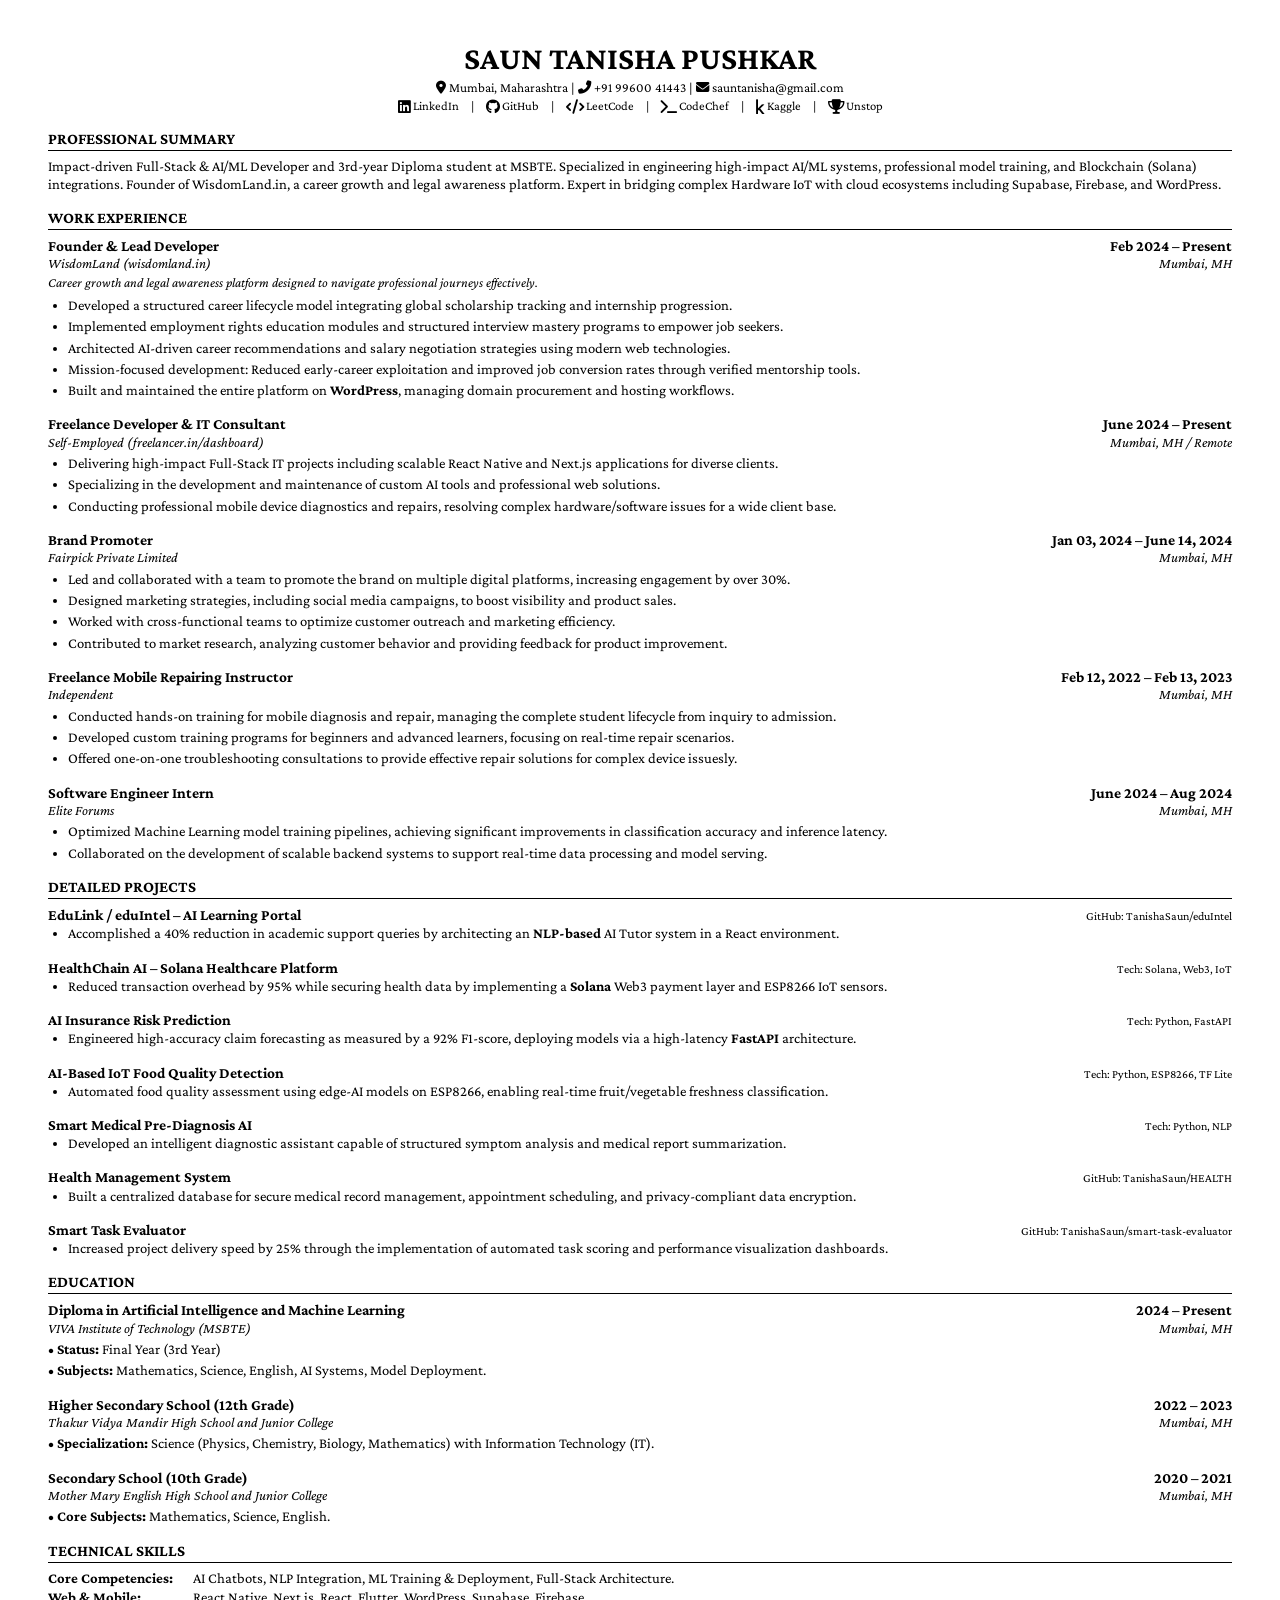
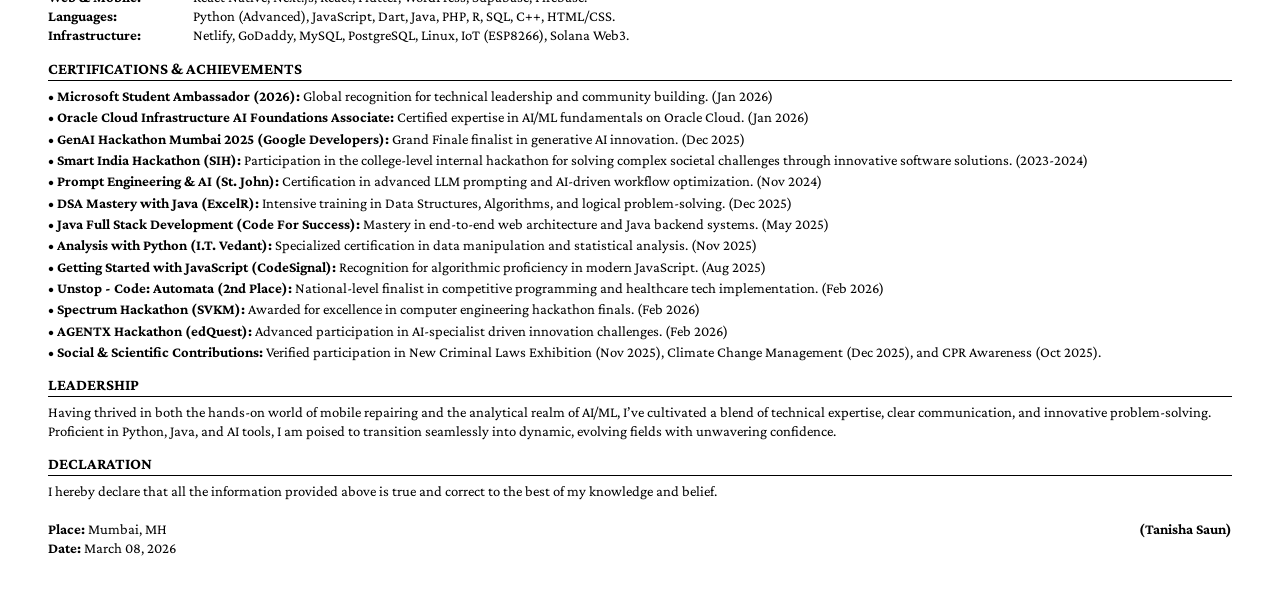
==== Tanisha_Resume.html @ 01987ed7 "Initial commit of finalized portfolio and resume" ====
<!DOCTYPE html>
<html lang="en">

<head>
    <meta charset="UTF-8">
    <meta name="viewport" content="width=device-width, initial-scale=1.0">
    <title>Resume - Saun Tanisha Pushkar</title>
    <style>
        /* Modern Serif for premium look (Times New Roman fallback for ATS) */
        @import url('https://fonts.googleapis.com/css2?family=Crimson+Pro:wght@400;600;700&display=swap');

        * {
            box-sizing: border-box;
            margin: 0;
            padding: 0;
        }

        body {
            font-family: 'Crimson Pro', 'Times New Roman', Times, serif;
            color: #000000;
            line-height: 1.25;
            background-color: #ffffff;
            font-size: 11pt;
            padding: 0.4in 0.5in;
        }

        @page {
            size: A4;
            margin: 0.4in 0.5in;
        }

        .header {
            text-align: center;
            margin-bottom: 12px;
        }

        h1 {
            font-size: 24pt;
            font-weight: 700;
            text-transform: uppercase;
            margin-bottom: 2px;
        }

        .contact-info {
            font-size: 10pt;
            margin-bottom: 2px;
        }

        .links {
            font-size: 9.5pt;
            margin-bottom: 8px;
            display: flex;
            justify-content: center;
            flex-wrap: wrap;
            gap: 12px;
        }

        .links a {
            color: #000000;
            text-decoration: underline;
        }

        section {
            margin-top: 14px;
            clear: both;
        }

        h2 {
            font-size: 12pt;
            font-weight: 700;
            text-transform: uppercase;
            border-bottom: 1px solid #000000;
            padding-bottom: 1px;
            margin-bottom: 6px;
        }

        .item {
            margin-bottom: 15px;
        }

        .item-row {
            display: flex;
            justify-content: space-between;
            align-items: baseline;
            font-weight: 700;
            font-size: 11.5pt;
        }

        .item-sub {
            display: flex;
            justify-content: space-between;
            align-items: baseline;
            font-style: italic;
            font-size: 10.5pt;
            margin-bottom: 3px;
        }

        ul {
            margin-left: 20px;
            margin-bottom: 5px;
        }

        li {
            margin-bottom: 3px;
            text-align: justify;
        }

        .skills-grid {
            display: grid;
            grid-template-columns: 140px 1fr;
            gap: 5px;
            line-height: 1.3;
        }

        .skill-cat {
            font-weight: 700;
        }

        /* Prevent awkward splitting of entries but allow sections to break */
        .item {
            page-break-inside: avoid;
        }

        .links i {
            font-size: 11pt;
            margin-right: 2px;
        }

        .links a {
            display: inline-flex;
            align-items: center;
            text-decoration: none;
            color: #000000;
        }

        .links a:hover {
            text-decoration: underline;
        }
    </style>
    <!-- Font Awesome for professional logos -->
    <!-- Font Awesome for professional logos -->
    <link rel="stylesheet" href="https://cdnjs.cloudflare.com/ajax/libs/font-awesome/6.5.1/css/all.min.css">
</head>

<body>
    <!-- Header -->
    <div class="header">
        <h1>Saun Tanisha Pushkar</h1>
        <div class="contact-info">
            <i class="fas fa-map-marker-alt"></i> Mumbai, Maharashtra |
            <i class="fas fa-phone-alt"></i> +91 99600 41443 |
            <i class="fas fa-envelope"></i> sauntanisha@gmail.com
        </div>
        <div class="links">
            <a href="https://www.linkedin.com/in/tanisha-saun-341837291/"><i class="fab fa-linkedin"></i> LinkedIn</a> |
            <a href="https://github.com/TanishaSaun"><i class="fab fa-github"></i> GitHub</a> |
            <a href="https://leetcode.com/u/TanishaSaun/"><i class="fas fa-code"></i> LeetCode</a> |
            <a href="https://www.codechef.com/users/for_cascade_18"><i class="fas fa-terminal"></i> CodeChef</a> |
            <a href="https://www.kaggle.com/tanishasaun"><i class="fab fa-kaggle"></i> Kaggle</a> |
            <a href="https://unstop.com/u/tanissau40020"><i class="fas fa-trophy"></i> Unstop</a>
        </div>
    </div>

    <!-- Summary -->
    <section>
        <h2>Professional Summary</h2>
        <p>
            Impact-driven Full-Stack & AI/ML Developer and 3rd-year Diploma student at MSBTE. Specialized in engineering
            high-impact AI/ML systems, professional model training, and Blockchain (Solana) integrations. Founder of
            WisdomLand.in, a career growth and legal awareness platform. Expert in bridging complex Hardware IoT with
            cloud ecosystems including Supabase, Firebase, and WordPress.
        </p>
    </section>

    <!-- Experience -->
    <section>
        <h2>Work Experience</h2>

        <!-- 1. WisdomLand -->
        <div class="item">
            <div class="item-row">
                <span>Founder & Lead Developer</span>
                <span>Feb 2024 – Present</span>
            </div>
            <div class="item-sub">
                <span>WisdomLand (wisdomland.in)</span>
                <span>Mumbai, MH</span>
            </div>
            <p style="font-size: 10pt; margin-bottom: 4px; font-style: italic;">Career growth and legal awareness
                platform designed to navigate professional journeys effectively.</p>
            <ul>
                <li>Developed a structured career lifecycle model integrating global scholarship tracking and internship
                    progression.</li>
                <li>Implemented employment rights education modules and structured interview mastery programs to empower
                    job seekers.</li>
                <li>Architected AI-driven career recommendations and salary negotiation strategies using modern web
                    technologies.</li>
                <li>Mission-focused development: Reduced early-career exploitation and improved job conversion rates
                    through verified mentorship tools.</li>
                <li>Built and maintained the entire platform on <b>WordPress</b>, managing domain procurement and
                    hosting
                    workflows.</li>
            </ul>
        </div>

        <!-- 2. Freelance Developer (Current) -->
        <div class="item">
            <div class="item-row">
                <span>Freelance Developer & IT Consultant</span>
                <span>June 2024 – Present</span>
            </div>
            <div class="item-sub">
                <span>Self-Employed (freelancer.in/dashboard)</span>
                <span>Mumbai, MH / Remote</span>
            </div>
            <ul>
                <li>Delivering high-impact Full-Stack IT projects including scalable React Native and Next.js
                    applications for diverse clients.</li>
                <li>Specializing in the development and maintenance of custom AI tools and professional web solutions.
                </li>
                <li>Conducting professional mobile device diagnostics and repairs, resolving complex hardware/software
                    issues for a wide client base.</li>
            </ul>
        </div>

        <!-- 3. Fairpick -->
        <div class="item">
            <div class="item-row">
                <span>Brand Promoter</span>
                <span>Jan 03, 2024 – June 14, 2024</span>
            </div>
            <div class="item-sub">
                <span>Fairpick Private Limited</span>
                <span>Mumbai, MH</span>
            </div>
            <ul>
                <li>Led and collaborated with a team to promote the brand on multiple digital platforms, increasing
                    engagement by over 30%.</li>
                <li>Designed marketing strategies, including social media campaigns, to boost visibility and product
                    sales.</li>
                <li>Worked with cross-functional teams to optimize customer outreach and marketing efficiency.</li>
                <li>Contributed to market research, analyzing customer behavior and providing feedback for product
                    improvement.</li>
            </ul>
        </div>

        <!-- 4. Mobile Repairing Instructor -->
        <div class="item">
            <div class="item-row">
                <span>Freelance Mobile Repairing Instructor</span>
                <span>Feb 12, 2022 – Feb 13, 2023</span>
            </div>
            <div class="item-sub">
                <span>Independent</span>
                <span>Mumbai, MH</span>
            </div>
            <ul>
                <li>Conducted hands-on training for mobile diagnosis and repair, managing the complete student lifecycle
                    from inquiry to admission.</li>
                <li>Developed custom training programs for beginners and advanced learners, focusing on real-time repair
                    scenarios.</li>
                <li>Offered one-on-one troubleshooting consultations to provide effective repair solutions for complex
                    device issuesly.</li>
            </ul>
        </div>

        <!-- 5. Elite Forums Internship -->
        <div class="item">
            <div class="item-row">
                <span>Software Engineer Intern</span>
                <span>June 2024 – Aug 2024</span>
            </div>
            <div class="item-sub">
                <span>Elite Forums</span>
                <span>Mumbai, MH</span>
            </div>
            <ul>
                <li>Optimized Machine Learning model training pipelines, achieving significant improvements in
                    classification accuracy and inference latency.</li>
                <li>Collaborated on the development of scalable backend systems to support real-time data processing and
                    model serving.</li>
            </ul>
        </div>
    </section>

    <!-- Project Section (XYZ Formula) -->
    <section>
        <h2>Detailed Projects</h2>

        <div class="item">
            <div class="item-row">
                <span>EduLink / eduIntel – AI Learning Portal</span>
                <span style="font-weight: 400; font-size: 9pt;">GitHub: TanishaSaun/eduIntel</span>
            </div>
            <ul>
                <li>Accomplished a 40% reduction in academic support queries by architecting an <b>NLP-based</b> AI
                    Tutor
                    system in a React environment.</li>
            </ul>
        </div>

        <div class="item">
            <div class="item-row">
                <span>HealthChain AI – Solana Healthcare Platform</span>
                <span style="font-weight: 400; font-size: 9pt;">Tech: Solana, Web3, IoT</span>
            </div>
            <ul>
                <li>Reduced transaction overhead by 95% while securing health data by implementing a <b>Solana</b> Web3
                    payment layer and ESP8266 IoT sensors.</li>
            </ul>
        </div>

        <div class="item">
            <div class="item-row">
                <span>AI Insurance Risk Prediction</span>
                <span style="font-weight: 400; font-size: 9pt;">Tech: Python, FastAPI</span>
            </div>
            <ul>
                <li>Engineered high-accuracy claim forecasting as measured by a 92% F1-score, deploying models via a
                    high-latency <b>FastAPI</b> architecture.</li>
            </ul>
        </div>

        <div class="item">
            <div class="item-row">
                <span>AI-Based IoT Food Quality Detection</span>
                <span style="font-weight: 400; font-size: 9pt;">Tech: Python, ESP8266, TF Lite</span>
            </div>
            <ul>
                <li>Automated food quality assessment using edge-AI models on ESP8266, enabling real-time
                    fruit/vegetable freshness classification.</li>
            </ul>
        </div>

        <div class="item">
            <div class="item-row">
                <span>Smart Medical Pre-Diagnosis AI</span>
                <span style="font-weight: 400; font-size: 9pt;">Tech: Python, NLP</span>
            </div>
            <ul>
                <li>Developed an intelligent diagnostic assistant capable of structured symptom analysis and medical
                    report summarization.</li>
            </ul>
        </div>

        <div class="item">
            <div class="item-row">
                <span>Health Management System</span>
                <span style="font-weight: 400; font-size: 9pt;">GitHub: TanishaSaun/HEALTH</span>
            </div>
            <ul>
                <li>Built a centralized database for secure medical record management, appointment scheduling, and
                    privacy-compliant data encryption.</li>
            </ul>
        </div>

        <div class="item">
            <div class="item-row">
                <span>Smart Task Evaluator</span>
                <span style="font-weight: 400; font-size: 9pt;">GitHub: TanishaSaun/smart-task-evaluator</span>
            </div>
            <ul>
                <li>Increased project delivery speed by 25% through the implementation of automated task scoring and
                    performance visualization dashboards.</li>
            </ul>
        </div>
    </section>

    <!-- Education -->
    <section>
        <h2>Education</h2>

        <div class="item">
            <div class="item-row">
                <span>Diploma in Artificial Intelligence and Machine Learning</span>
                <span>2024 – Present</span>
            </div>
            <div class="item-sub">
                <span>VIVA Institute of Technology (MSBTE)</span>
                <span>Mumbai, MH</span>
            </div>
            <ul style="list-style: none; margin-left: 0;">
                <li>• <b>Status:</b> Final Year (3rd Year)</li>
                <li>• <b>Subjects:</b> Mathematics, Science, English, AI Systems, Model Deployment.</li>
            </ul>
        </div>

        <div class="item">
            <div class="item-row">
                <span>Higher Secondary School (12th Grade)</span>
                <span>2022 – 2023</span>
            </div>
            <div class="item-sub">
                <span>Thakur Vidya Mandir High School and Junior College</span>
                <span>Mumbai, MH</span>
            </div>
            <ul style="list-style: none; margin-left: 0;">
                <li>• <b>Specialization:</b> Science (Physics, Chemistry, Biology, Mathematics) with Information
                    Technology
                    (IT).</li>
            </ul>
        </div>

        <div class="item">
            <div class="item-row">
                <span>Secondary School (10th Grade)</span>
                <span>2020 – 2021</span>
            </div>
            <div class="item-sub">
                <span>Mother Mary English High School and Junior College</span>
                <span>Mumbai, MH</span>
            </div>
            <ul style="list-style: none; margin-left: 0;">
                <li>• <b>Core Subjects:</b> Mathematics, Science, English.</li>
            </ul>
        </div>
    </section>

    <!-- Skills -->
    <section>
        <h2>Technical Skills</h2>
        <div class="skills-grid">
            <span class="skill-cat">Core Competencies:</span>
            <span>AI Chatbots, NLP Integration, ML Training & Deployment, Full-Stack Architecture.</span>
        </div>
        <div class="skills-grid">
            <span class="skill-cat">Web & Mobile:</span>
            <span>React Native, Next.js, React, Flutter, WordPress, Supabase, Firebase.</span>
        </div>
        <div class="skills-grid">
            <span class="skill-cat">Languages:</span>
            <span>Python (Advanced), JavaScript, Dart, Java, PHP, R, SQL, C++, HTML/CSS.</span>
        </div>
        <div class="skills-grid">
            <span class="skill-cat">Infrastructure:</span>
            <span>Netlify, GoDaddy, MySQL, PostgreSQL, Linux, IoT (ESP8266), Solana Web3.</span>
        </div>
    </section>

    <!-- Certifications -->
    <section>
        <h2>Certifications & Achievements</h2>
        <ul style="list-style: none; margin-left: 0;">
            <li>• <b>Microsoft Student Ambassador (2026):</b> Global recognition for technical leadership and community
                building. (Jan 2026)</li>
            <li>• <b>Oracle Cloud Infrastructure AI Foundations Associate:</b> Certified expertise in AI/ML fundamentals
                on Oracle Cloud. (Jan 2026)</li>
            <li>• <b>GenAI Hackathon Mumbai 2025 (Google Developers):</b> Grand Finale finalist in generative AI
                innovation. (Dec 2025)</li>
            <li>• <b>Smart India Hackathon (SIH):</b> Participation in the college-level internal hackathon for solving
                complex societal challenges through innovative software solutions. (2023-2024)</li>
            <li>• <b>Prompt Engineering & AI (St. John):</b> Certification in advanced LLM prompting and AI-driven
                workflow optimization. (Nov 2024)</li>
            <li>• <b>DSA Mastery with Java (ExcelR):</b> Intensive training in Data Structures, Algorithms, and logical
                problem-solving. (Dec 2025)</li>
            <li>• <b>Java Full Stack Development (Code For Success):</b> Mastery in end-to-end web architecture and Java
                backend systems. (May 2025)</li>
            <li>• <b>Analysis with Python (I.T. Vedant):</b> Specialized certification in data manipulation and
                statistical analysis. (Nov 2025)</li>
            <li>• <b>Getting Started with JavaScript (CodeSignal):</b> Recognition for algorithmic proficiency in modern
                JavaScript. (Aug 2025)</li>
            <li>• <b>Unstop - Code: Automata (2nd Place):</b> National-level finalist in competitive programming and
                healthcare tech implementation. (Feb 2026)</li>
            <li>• <b>Spectrum Hackathon (SVKM):</b> Awarded for excellence in computer engineering hackathon finals.
                (Feb 2026)</li>
            <li>• <b>AGENTX Hackathon (edQuest):</b> Advanced participation in AI-specialist driven innovation
                challenges. (Feb 2026)</li>
            <li>• <b>Social & Scientific Contributions:</b> Verified participation in New Criminal Laws Exhibition (Nov
                2025), Climate Change Management (Dec 2025), and CPR Awareness (Oct 2025).</li>
        </ul>
    </section>

    <!-- Leadership -->
    <section>
        <h2>Leadership</h2>
        <p>
            Having thrived in both the hands-on world of mobile repairing and the analytical realm of AI/ML, I’ve
            cultivated a blend of technical expertise, clear communication, and innovative problem-solving. Proficient
            in Python, Java, and AI tools, I am poised to transition seamlessly into dynamic, evolving fields with
            unwavering confidence.
        </p>
    </section>

    <!-- Declaration -->
    <section>
        <h2>Declaration</h2>
        <p>
            I hereby declare that all the information provided above is true and correct to the best of my knowledge and
            belief.
        </p>
        <div style="margin-top: 20px; display: flex; justify-content: space-between;">
            <div>
                <b>Place:</b> Mumbai, MH<br>
                <b>Date:</b> March 08, 2026
            </div>
            <div style="text-align: right;">
                <b>(Tanisha Saun)</b>
            </div>
        </div>
    </section>
</body>

</html>
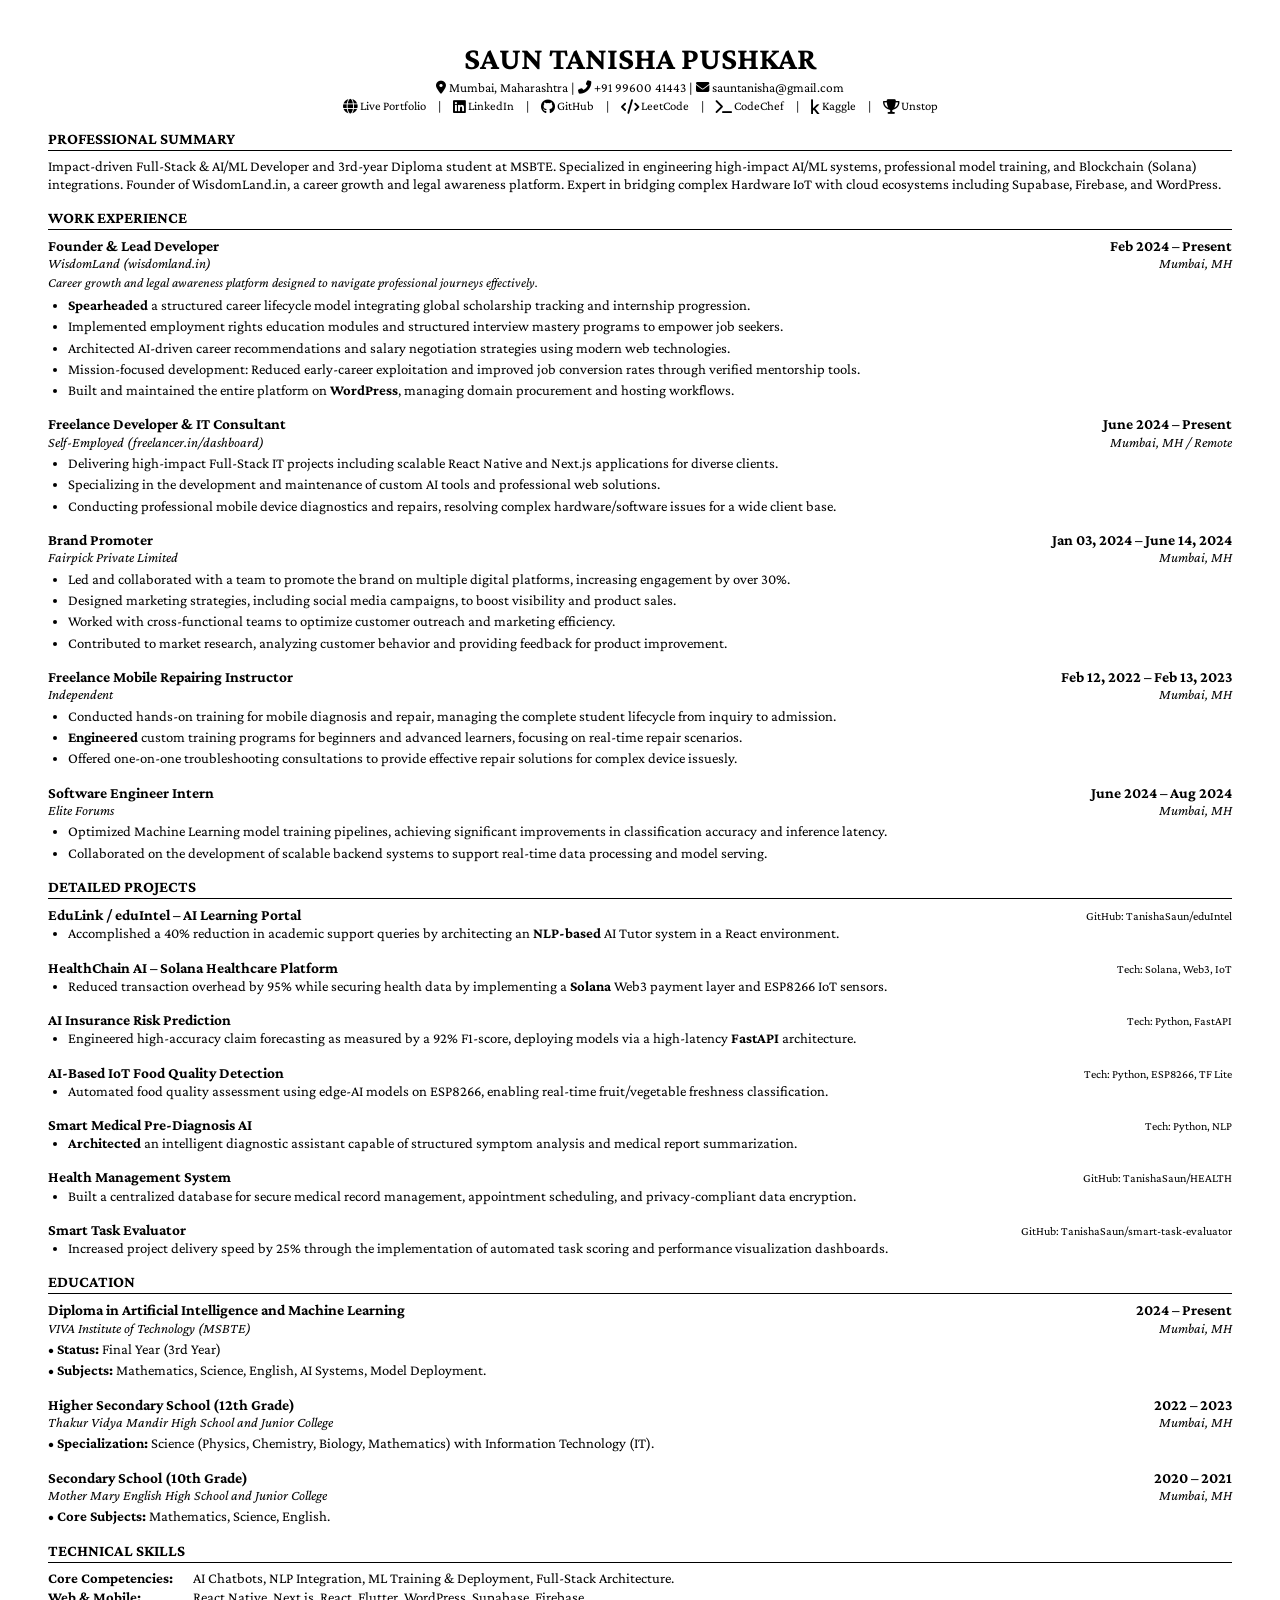
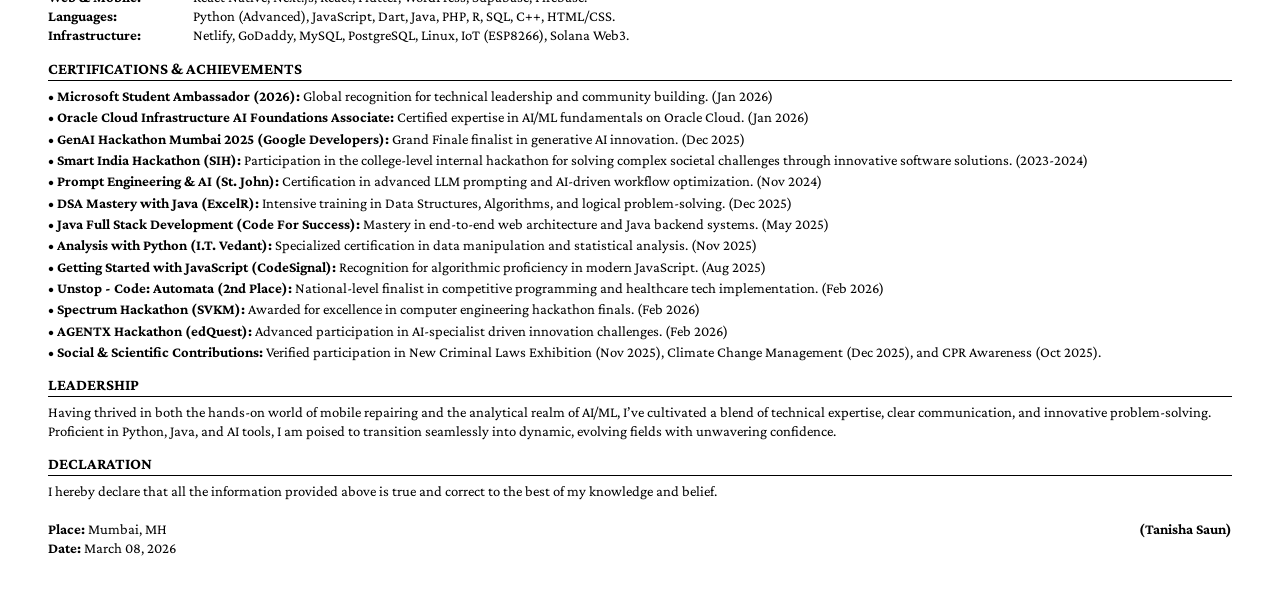
==== commit 8ecd8cee: "Finalized resume verbs, added live link, and regenerated PDF" ====
--- a/Tanisha_Resume.html
+++ b/Tanisha_Resume.html
@@ -152,6 +152,7 @@
             <i class="fas fa-envelope"></i> sauntanisha@gmail.com
         </div>
         <div class="links">
+            <a href="https://tulsisaun.github.io/myportfolio/"><i class="fas fa-globe"></i> Live Portfolio</a> |
             <a href="https://www.linkedin.com/in/tanisha-saun-341837291/"><i class="fab fa-linkedin"></i> LinkedIn</a> |
             <a href="https://github.com/TanishaSaun"><i class="fab fa-github"></i> GitHub</a> |
             <a href="https://leetcode.com/u/TanishaSaun/"><i class="fas fa-code"></i> LeetCode</a> |
@@ -189,7 +190,8 @@
             <p style="font-size: 10pt; margin-bottom: 4px; font-style: italic;">Career growth and legal awareness
                 platform designed to navigate professional journeys effectively.</p>
             <ul>
-                <li>Developed a structured career lifecycle model integrating global scholarship tracking and internship
+                <li><b>Spearheaded</b> a structured career lifecycle model integrating global scholarship tracking and
+                    internship
                     progression.</li>
                 <li>Implemented employment rights education modules and structured interview mastery programs to empower
                     job seekers.</li>
@@ -257,7 +259,8 @@
             <ul>
                 <li>Conducted hands-on training for mobile diagnosis and repair, managing the complete student lifecycle
                     from inquiry to admission.</li>
-                <li>Developed custom training programs for beginners and advanced learners, focusing on real-time repair
+                <li><b>Engineered</b> custom training programs for beginners and advanced learners, focusing on
+                    real-time repair
                     scenarios.</li>
                 <li>Offered one-on-one troubleshooting consultations to provide effective repair solutions for complex
                     device issuesly.</li>
@@ -338,7 +341,8 @@
                 <span style="font-weight: 400; font-size: 9pt;">Tech: Python, NLP</span>
             </div>
             <ul>
-                <li>Developed an intelligent diagnostic assistant capable of structured symptom analysis and medical
+                <li><b>Architected</b> an intelligent diagnostic assistant capable of structured symptom analysis and
+                    medical
                     report summarization.</li>
             </ul>
         </div>
